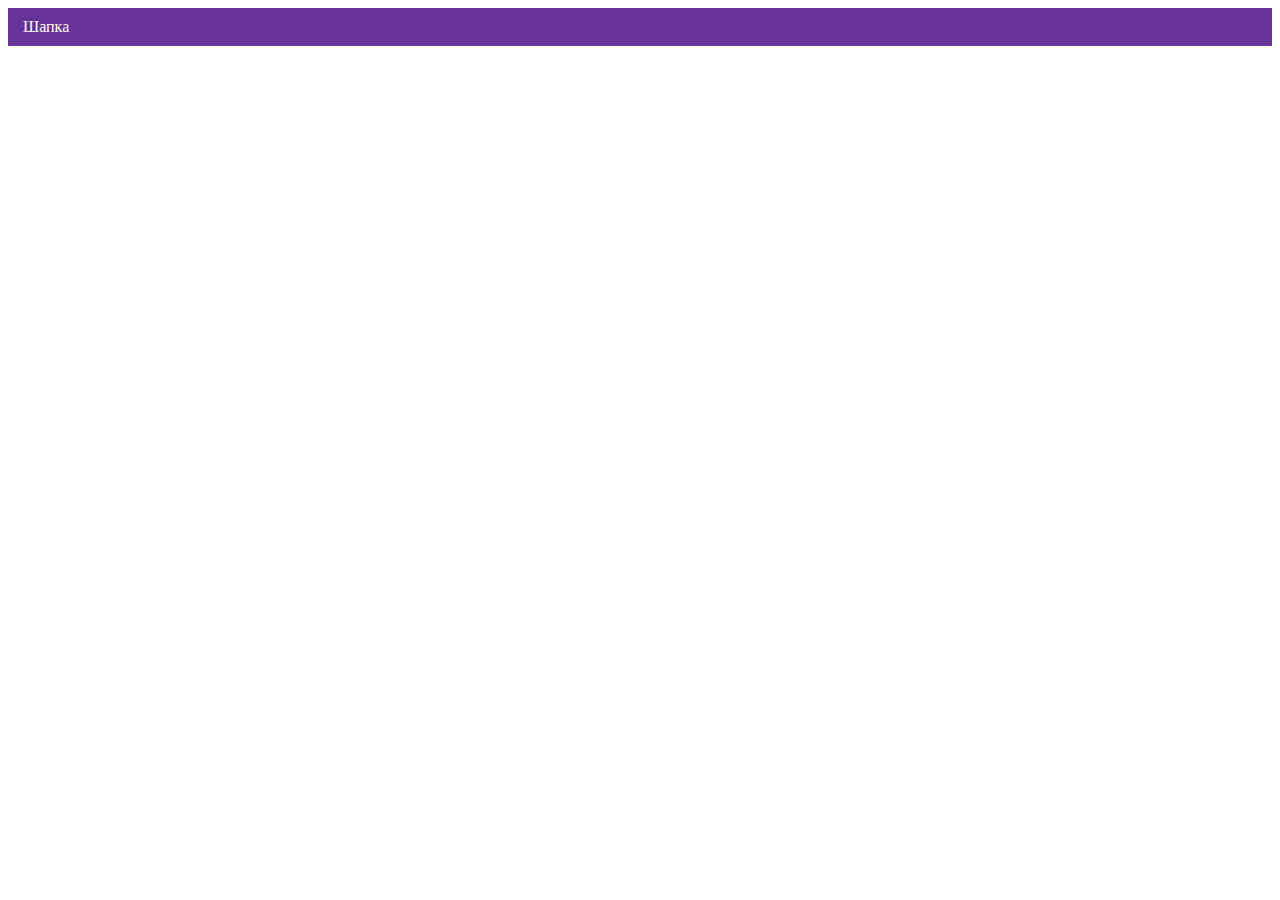
==== index.html @ de8dc7e4 "Deploying to gh-pages from @ htmlacademy-adaptive/2165163-cat-energy-31@e31675ff559a5070fe2ef179aa0d" ====
<!DOCTYPE html><html class="page" lang="ru"><head><meta charset="UTF-8"><title>Название проекта</title><meta name="viewport" content="width=device-width,initial-scale=1"><link rel="stylesheet" href="styles/styles.css"><script src="scripts/index.js" defer="defer"></script></head><body class="page__body"><header class="header">Шапка</header></body></html>
---- styles/styles.css ----
.header{color:#fff;background-color:#639;padding:10px 15px}
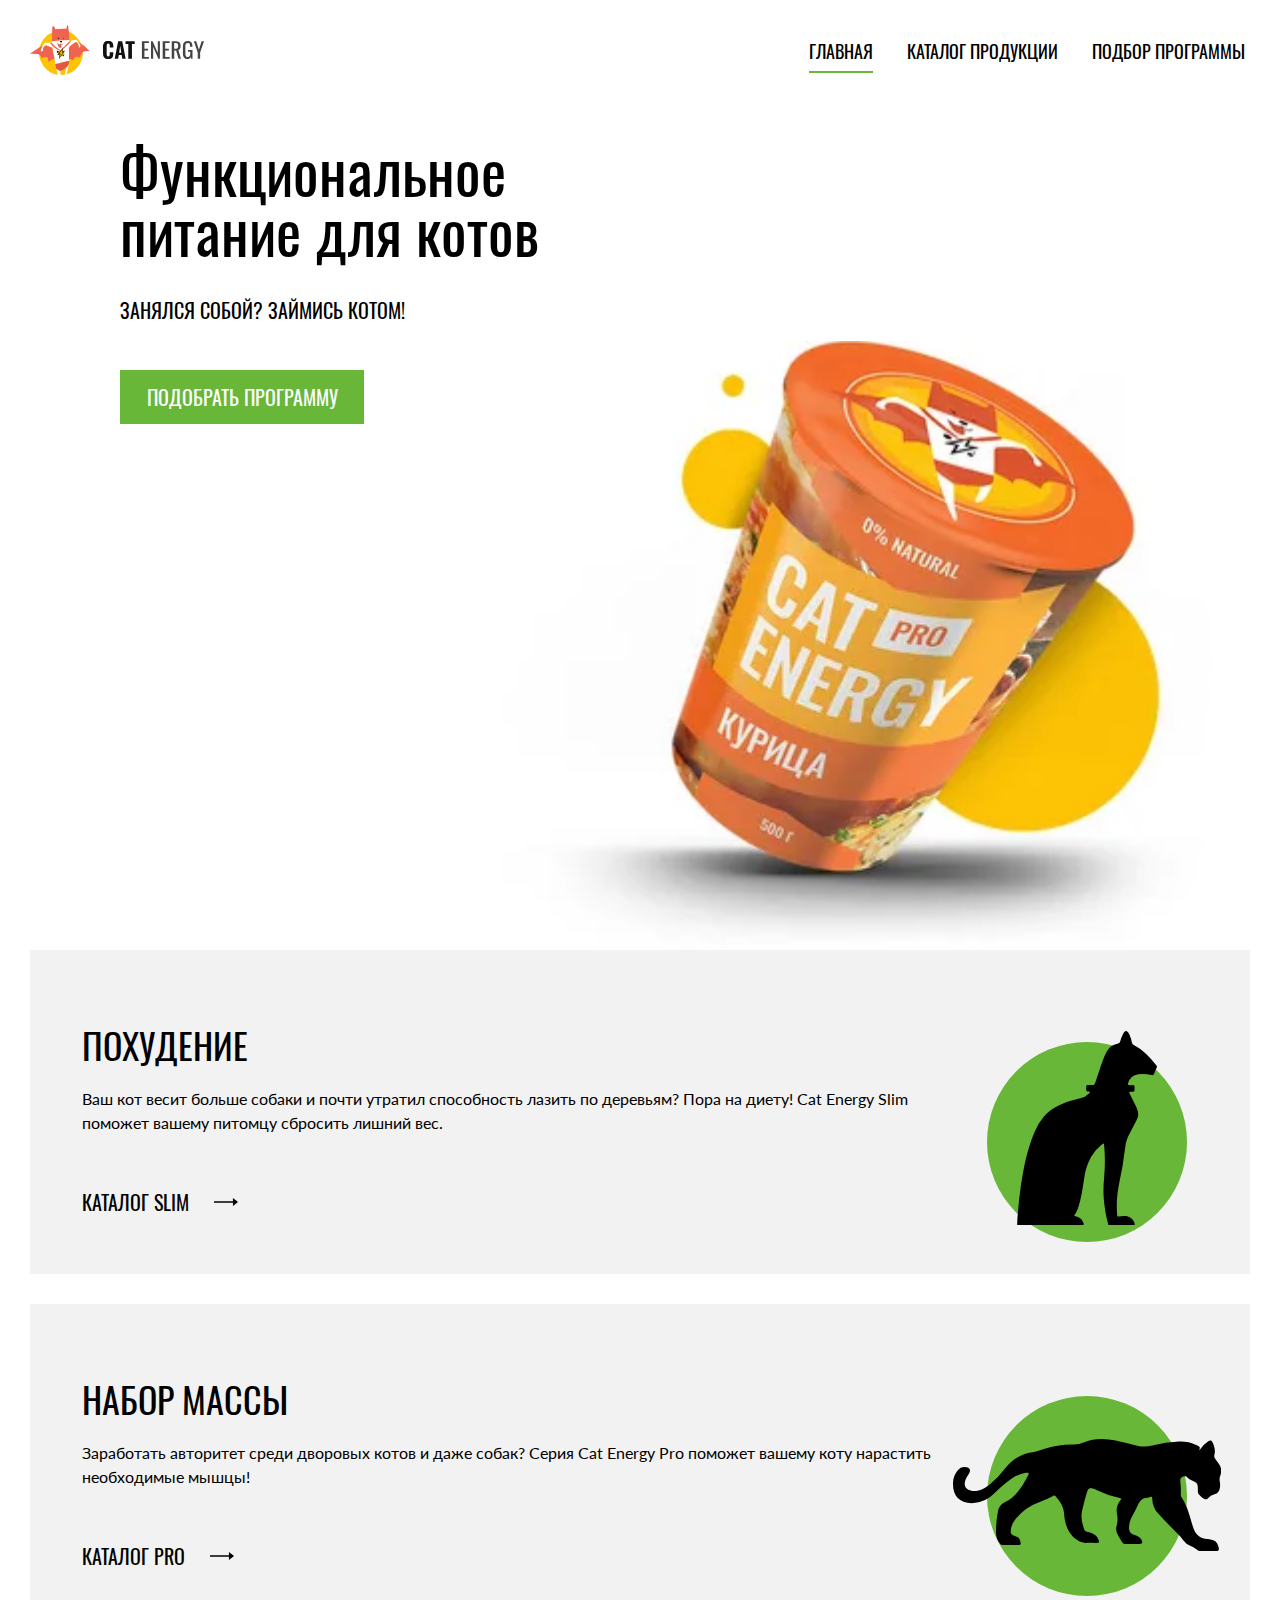
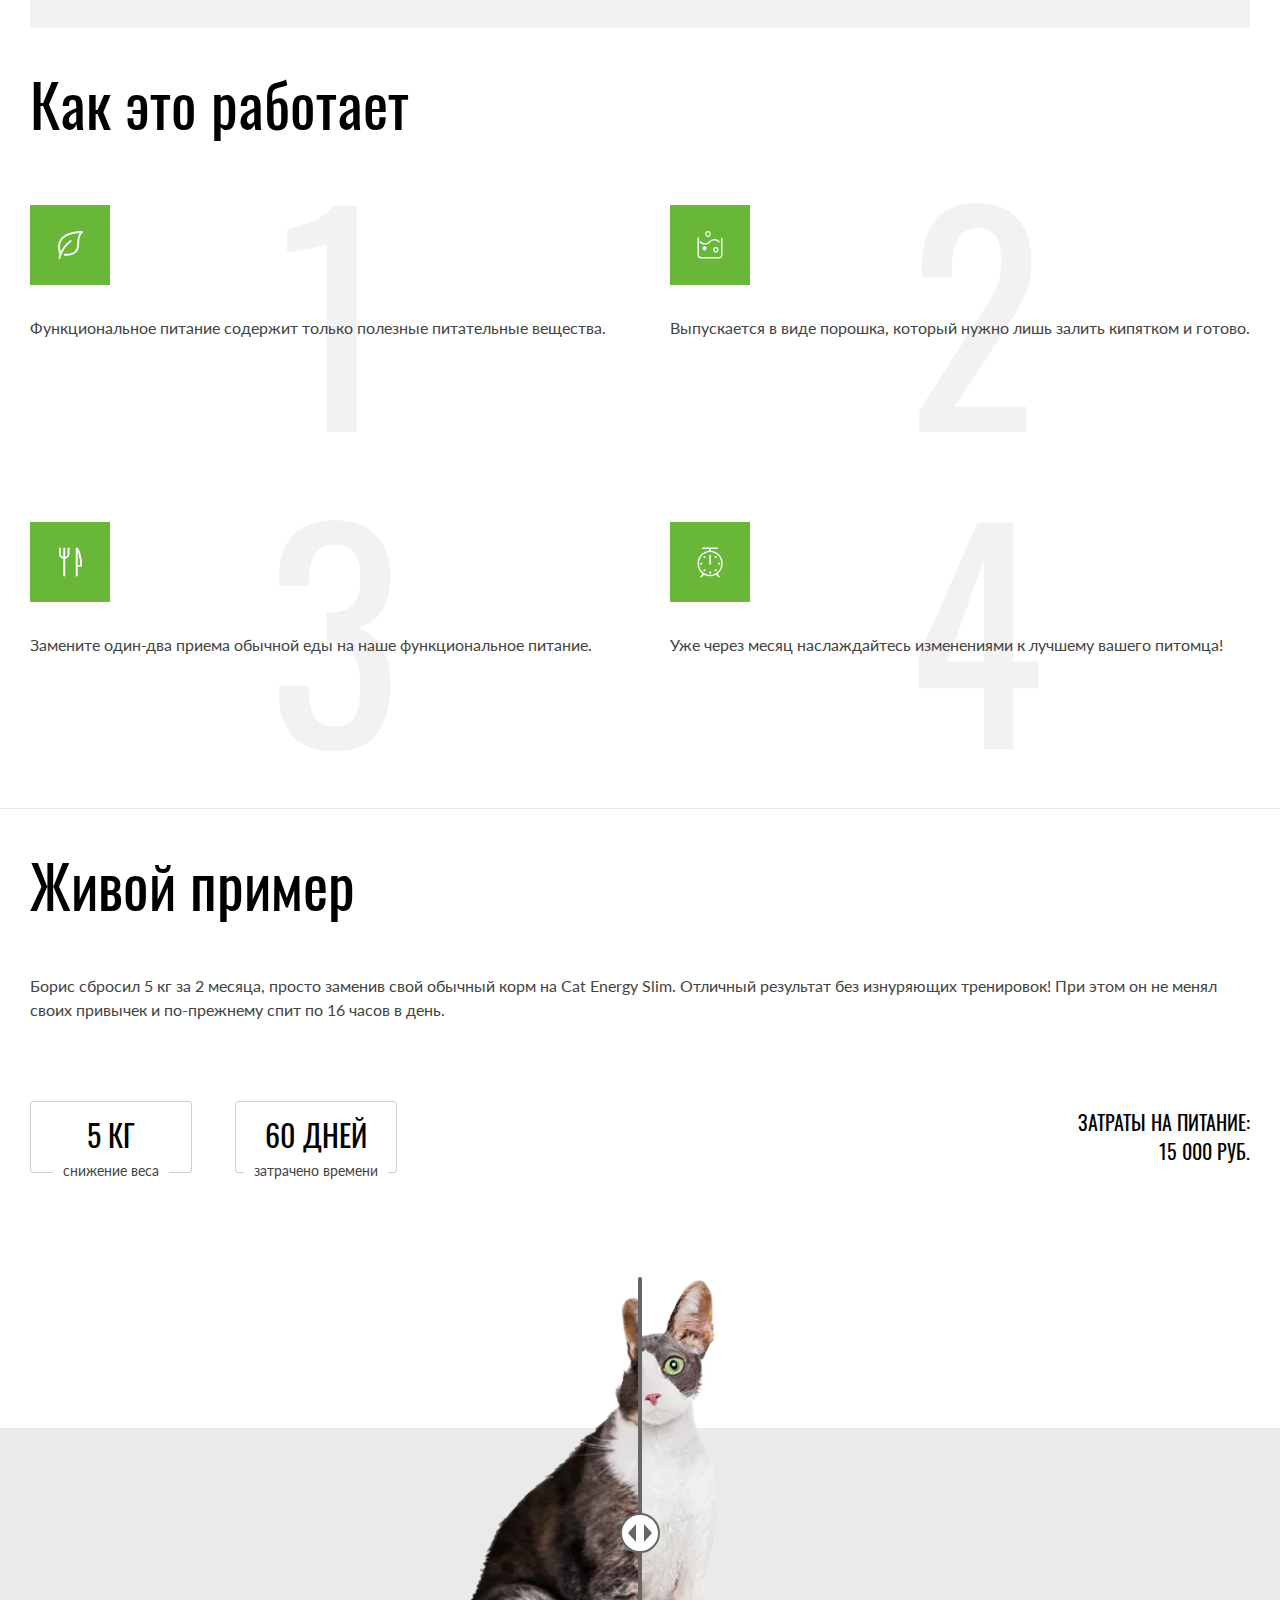
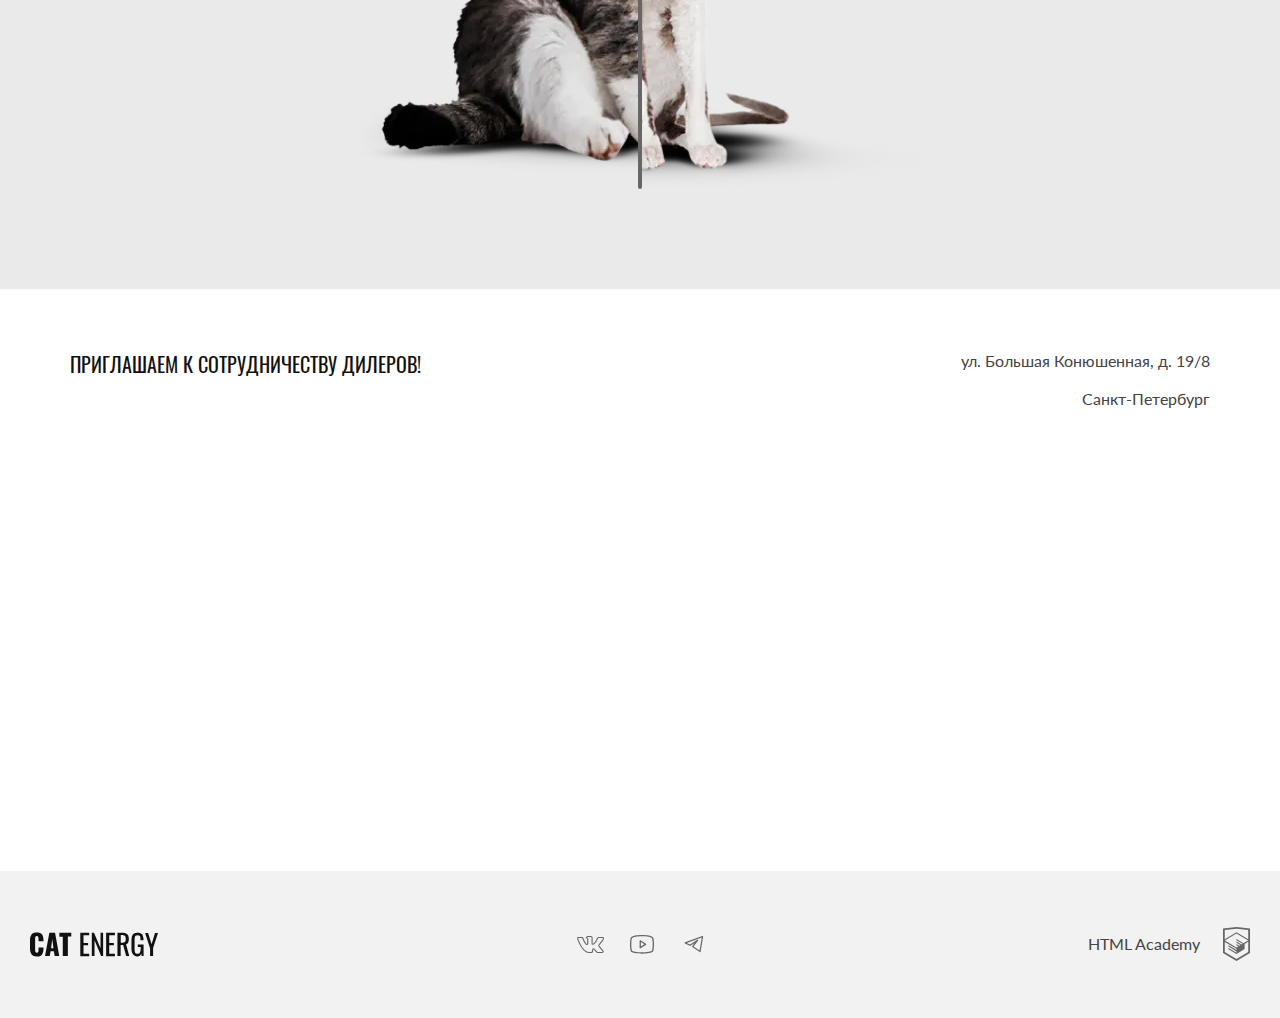
==== commit 2d857b45: "Deploying to gh-pages from @ htmlacademy-adaptive/2165163-cat-energy-31@4470ad86a1b4fc8af1516928e904" ====
--- a/index.html
+++ b/index.html
@@ -1 +1 @@
-<!DOCTYPE html><html class="page" lang="ru"><head><meta charset="UTF-8"><title>Название проекта</title><meta name="viewport" content="width=device-width,initial-scale=1"><link rel="stylesheet" href="styles/styles.css"><script src="scripts/index.js" defer="defer"></script></head><body class="page__body"><header class="header">Шапка</header></body></html>+<!DOCTYPE html><html class="page" lang="ru"><head><meta charset="UTF-8"><title>Проект сайта "Кэт Энерджи"</title><meta name="viewport" content="width=device-width,initial-scale=1"><link rel="preload" href="fonts/lato/Lato-Regular.woff2" type="font/woff2" as="font" crossorigin="anonymous"><link rel="preload" href="fonts/oswald/oswaldregular.woff2" type="font/woff2" as="font" crossorigin="anonymous"><link rel="stylesheet" href="styles/styles.css"><link rel="icon" href="favicon.ico"><link rel="icon" href="favicons/icon.svg" type="image/svg+xml"><link rel="apple-touch-icon" href="favicons/180.png"><link rel="manifest" href="manifest.webmanifest"><script src="scripts/index.js" defer="defer"></script></head><body class="page__body body"><header class="page-header page-header--index-page"><div class="page-header__content-wrapper content-wrapper" data-test="header"><a class="page-header__logo-site logo-site" href="index.html" aria-current="page"><picture><source media="(min-width: 1320px)" width="202" height="59" type="image/svg+xml" srcset="images/logos/logo-cat-energy-big.svg"><source media="(min-width: 768px)" width="174" height="50" type="image/svg+xml" srcset="images/logos/logo-cat-energy-medium.svg"><img class="logo-site__image" src="images/logos/logo-cat-energy-small.svg" width="190" height="38" alt="Логотип сайта Cat Energy"></picture></a><nav class="page-header__main-nav main-nav hamburger-menu" aria-label="Главное меню"><button class="main-nav__hamburger-button hamburger-menu__toogle hamburger-menu__toogle--close hamburger-menu__toogle--no-js" type="button"><span class="visually-hidden">Открыть меню</span></button><ul class="page-header__main-menu main-menu hamburger-menu__list hamburger-menu__list--open hamburger-menu__list--no-js"><li class="main-menu__item"><a class="main-menu__link main-menu__link--index-page main-menu__link--current" href="#" aria-current="page">главная</a></li><li class="main-menu__item"><a class="main-menu__link main-menu__link--index-page" href="catalog.html">каталог продукции</a></li><li class="main-menu__item"><a class="main-menu__link main-menu__link--index-page" href="#">подбор программы</a></li></ul></nav></div><div class="page-header__hero hero" data-test="hero"><div class="hero__content-wrapper content-wrapper"><h1 class="hero__title">Функциональное<br>питание для котов</h1><p class="hero__slogan">Занялся собой? Займись котом!</p><picture class="hero__image-wrapper"><source media="(min-width: 1320px)" width="552" height="499" type="image/webp" srcset="images/product-big-desktop@1x.webp, images/product-big-desktop@2x.webp 2x"><source media="(min-width: 768px)" width="709" height="609" type="image/webp" srcset="images/product-big-tablet@1x.webp, images/product-big-tablet@2x.webp 2x"><source width="280" height="270" type="image/webp" srcset="images/product-big-mobile@1x.webp, images/product-big-mobile@2x.webp 2x"><source media="(min-width: 1320px)" width="552" height="499" type="image/png" srcset="images/product-big-desktop@1x.png, images/product-big-desktop@2x.png 2x"><source media="(min-width: 768px)" width="709" height="609" type="image/png" srcset="images/product-big-tablet@1x.png, images/product-big-tablet@2x.png 2x"><img class="hero__image" src="images/product-big-mobile@1x.png" srcset="images/product-big-mobile@2x.png 2x" width="280" height="270" alt="Оранжевая баночка корма на 500 грамм, с надписью Cat Energy Pro со вкусом курицы"></picture><a class="hero__button button button--primary" href="#">подобрать программу</a></div></div></header><main class="page-main page-main--index-page"><div class="content-wrapper"><section class="page-main__catalogs catalogs" data-test="programs"><h2 class="visually-hidden">Каталоги товаров</h2><ul class="catalogs__list"><li class="catalogs__item catalog catalog--thin-icon"><h3 class="catalog__title">похудение</h3><p class="catalog__desc">Ваш кот весит больше собаки и почти утратил способность лазить по деревьям? Пора на диету! Cat Energy Slim поможет вашему питомцу сбросить лишний вес.</p><a class="catalog__button button button--catalog" href="#">каталог slim</a></li><li class="catalogs__item catalog catalog--thick-icon"><h3 class="catalog__title">Набор массы</h3><p class="catalog__desc">Заработать авторитет среди дворовых котов и даже собак? Серия Cat Energy Pro поможет вашему коту нарастить необходимые мышцы!</p><a class="catalog__button button button--catalog" href="#">каталог pro</a></li></ul></section><section class="page-main__description-section description-section" data-test="features"><h2 class="description-section__title">Как это работает</h2><ol class="description-section__list"><li class="description-section__item description-section__item--icon-substance"><span class="description-section__text">Функциональное&nbsp;питание содержит&nbsp;только&nbsp;полезные питательные&nbsp;вещества.</span></li><li class="description-section__item description-section__item--icon-consistency"><span class="description-section__text">Выпускается в виде порошка, который&nbsp;нужно лишь залить кипятком&nbsp;и&nbsp;готово.</span></li><li class="description-section__item description-section__item--icon-eat"><span class="description-section__text">Замените один-два приема обычной&nbsp;еды&nbsp;на наше функциональное&nbsp;питание.</span></li><li class="description-section__item description-section__item--icon-weight"><span class="description-section__text">Уже через месяц наслаждайтесь изменениями к лучшему вашего&nbsp;питомца!</span></li></ol></section></div><section class="page-main__examples-section examples-section" data-test="proof"><div class="examples-section__content-wrapper content-wrapper"><div class="examples-section__wrapper-text"><h2 class="examples-section__title">Живой пример</h2><p class="examples-section__desc">Борис сбросил 5 кг за 2 месяца, просто заменив свой обычный&nbsp;корм&nbsp;на&nbsp;Cat Energy Slim. Отличный результат без&nbsp;изнуряющих тренировок! При этом он не менял своих привычек&nbsp;и по-прежнему спит по 16 часов в день.</p><div class="examples-section__wrapper-results"><dl class="examples-section__list-definitions"><div class="examples-section__item-definitions"><dt class="examples-section__term">5 КГ</dt><dd class="examples-section__definition">снижение веса</dd></div><div class="examples-section__item-definitions"><dt class="examples-section__term">60 ДНЕЙ</dt><dd class="examples-section__definition">затрачено времени</dd></div></dl><p class="examples-section__desc-strong">Затраты на питание: <span class="examples-section__price">15 000 РУБ.</span></p></div></div><div class="examples-section__slider-images slider-images"><picture class="slider-images__image-wrapper slider-images__image-wrapper--before"><source media="(min-width: 768px)" width="560" height="512" type="image/webp" srcset="images/slider-image-tablet-1@1x.webp, images/slider-image-tablet-1@2x.webp 2x"><source width="280" height="256" type="image/webp" srcset="images/slider-image-mobile-1@1x.webp, images/slider-image-mobile-1@2x.webp 2x"><source media="(min-width: 768px)" width="560" height="512" type="image/png" srcset="images/slider-image-tablet-1@1x.png, images/slider-image-tablet-1@2x.png 2x"><img class="slider-images__image" src="images/slider-image-mobile-1@1x.png" srcset="images/slider-image-mobile-1@2x.png 2x" width="280" height="256" alt="Кот с лишним весом"></picture><picture class="slider-images__image-wrapper slider-images__image-wrapper--after"><source media="(min-width: 768px)" width="560" height="512" type="image/webp" srcset="images/slider-image-tablet-2@1x.webp, images/slider-image-tablet-2@2x.webp 2x"><source width="280" height="256" type="image/webp" srcset="images/slider-image-mobile-2@1x.webp, images/slider-image-mobile-2@2x.webp 2x"><source media="(min-width: 768px)" width="560" height="512" type="image/png" srcset="images/slider-image-tablet-2@1x.png, images/slider-image-tablet-2@2x.png 2x"><img class="slider-images__image" src="images/slider-image-mobile-2@1x.png" srcset="images/slider-image-mobile-2@2x.png 2x" width="280" height="256" alt="Кот без лишнего веса"></picture><button class="slider-images__button" type="button"><span class="visually-hidden">Сдвинуть, чтобы увидеть изображение</span></button></div></div></section></main><footer class="page-footer"><section class="page-footer__contacts-section contacts-section" data-test="contacts"><div class="contacts-section__wrapper-text contacts-section__wrapper-text--index-page content-wrapper"><h2 class="visually-hidden">Контактная информация</h2><p class="contacts-section__slogan">приглашаем к&nbsp;сотрудничеству дилеров!</p><address class="contacts-section__address">ул.&nbsp;Большая Конюшенная,&nbsp;д.&nbsp;19/8 <span class="contacts-section__city">Санкт-Петербург</span></address></div><div class="contacts-section__wrapper-map"><div class="contacts-section__wrapper-map-interactive contacts-section__wrapper-map-interactive--no-js"><iframe class="contacts-section__map-interactive" src="https://yandex.ru/map-widget/v1/?um=constructor%3A4f4d75317c4feee721388542421a7ef2ab884ca936502e9de9c80456c1ccc30a&amp;source=constructor" height="362"></iframe></div><picture><source media="(min-width: 1000px)" width="1440" height="400" type="image/webp" srcset="images/map-desktop@1x.webp, images/map-desktop@2x.webp 2x"><source media="(min-width: 400px)" width="768" height="400" type="image/webp" srcset="images/map-tablet@1x.webp, images/map-tablet@2x.webp 2x"><source width="320" height="362" type="image/webp" srcset="images/map-mobile@1x.webp, images/map-mobile@2x.webp 2x"><source media="(min-width: 1000px)" width="1440" height="400" type="image/jpeg" srcset="images/map-desktop@1x.jpg, images/map-desktop@2x.jpg 2x"><source media="(min-width: 400px)" width="768" height="400" type="image/jpeg" srcset="images/map-tablet@1x.jpg, images/map-tablet@2x.jpg 2x"><img class="contacts-section__image-map" src="images/map-mobile@1x.jpg" srcset="images/map-mobile@2x.jpg 2x" width="320" height="362" alt="Карта проезда"></picture></div></section><div class="page-footer__wrapper" data-test="footer"><div class="page-footer__content-wrapper content-wrapper"><a class="page-footer__logo-site logo-site" href="index.html"><img class="logo-site__image" src="images/logos/logo-cat-energy-mini.svg" width="128" height="24" alt="Логотип сайта Cat Energy"></a><ul class="page-footer__list-social list-social"><li class="list-social__item"><a class="list-social__link list-social__link--vk" href="#"><span class="visually-hidden">перейти во Вконтакте</span></a></li><li class="list-social__item"><a class="list-social__link list-social__link--youtube" href="#"><span class="visually-hidden">перейти в Youtube</span></a></li><li class="list-social__item"><a class="list-social__link list-social__link--telegram" href="#"><span class="visually-hidden">перейти в Телеграм</span></a></li></ul><a class="page-footer__copyright" href="https://htmlacademy.ru/intensive/adaptive">HTML Academy</a></div></div></footer></body></html>--- a/styles/styles.css
+++ b/styles/styles.css
@@ -1 +1 @@
-.header{color:#fff;background-color:#639;padding:10px 15px}+@font-face{font-family:Lato;font-weight:400;font-style:normal;src:url(../fonts/lato/Lato-Regular.woff2)format("woff2");font-display:swap}@font-face{font-family:Oswald;font-weight:400;font-style:normal;src:url(../fonts/oswald/oswaldregular.woff2)format("woff2");font-display:swap}*,:before,:after{box-sizing:border-box}img{object-fit:contain;max-width:100%;height:auto}a{text-decoration:none}.visually-hidden{white-space:nowrap;-webkit-clip-path:inset(100%);clip-path:inset(100%);clip:rect(0 0 0 0);border:0;width:1px;height:1px;margin:-1px;padding:0;position:absolute;overflow:hidden}.button{text-align:center;text-transform:uppercase;cursor:pointer;padding:10px;font-family:Oswald,Arial,sans-serif;font-size:16px;line-height:20px;text-decoration:none;transition:opacity .3s,background-color .3s,color .3s;display:block}.button--catalog{color:#000;text-align:left;align-items:center;gap:15px;width:-moz-fit-content;width:fit-content;padding-left:0;line-height:16px;display:flex}@media (width>=768px){.button--catalog{gap:25px;font-size:20px;line-height:30px}}.button--catalog:after{content:"";background-color:#000;flex-shrink:0;width:32px;height:12px;transition:all .3s;display:block;-webkit-mask-image:url(../icons/stack.svg#arrow);mask-image:url(../icons/stack.svg#arrow);-webkit-mask-position:0;mask-position:0;-webkit-mask-size:24px 12px;mask-size:24px 12px;-webkit-mask-repeat:no-repeat;mask-repeat:no-repeat}.button--primary{color:#fff;background-color:#68b738}.button--card-view-all{color:#444;background-color:#f2f2f2;padding-top:11px;padding-bottom:9px}.button--catalog:hover:after,.button--catalog:active:after{-webkit-mask-size:32px 12px;mask-size:32px 12px}.button--catalog:active{opacity:.3}.button--primary:hover{background-color:#5eaa2f}.button--primary:active{color:#ffffff4d;background-color:#5eaa2f}.button--card-view-all:hover{background-color:#ebebeb}.button--card-view-all:active{opacity:.3}.hamburger-menu{position:relative}.hamburger-menu__toogle{cursor:pointer;background-color:#000;width:24px;height:24px;position:absolute;top:-22px;right:-3px;transform:translateY(-100%)}.hamburger-menu__toogle--open{-webkit-mask-image:url(../icons/stack.svg#exit);mask-image:url(../icons/stack.svg#exit);-webkit-mask-position:50%;mask-position:50%;-webkit-mask-size:18px 18px;mask-size:18px 18px;-webkit-mask-repeat:no-repeat;mask-repeat:no-repeat}.hamburger-menu__toogle--close{top:-21px;right:1px;-webkit-mask-image:url(../icons/stack.svg#hamburger-menu);mask-image:url(../icons/stack.svg#hamburger-menu);-webkit-mask-position:50%;mask-position:50%;-webkit-mask-size:24px 24px;mask-size:24px 24px;-webkit-mask-repeat:no-repeat;mask-repeat:no-repeat}.hamburger-menu__toogle--no-js{display:none}.hamburger-menu__toogle:hover{opacity:.8}.hamburger-menu__toogle:active{opacity:.6}@media (width<768px){.hamburger-menu__list{display:flex;position:absolute}.hamburger-menu__list--open{box-sizing:content-box;flex-direction:column;align-items:center;width:100%;display:flex;position:absolute}.hamburger-menu__list--close{display:none}.hamburger-menu__list--no-js{display:flex;position:static}}.slider-images{display:grid;position:relative}@media (width>=1320px){.slider-images{align-self:flex-start}}.slider-images__image-wrapper{grid-area:1/1/-1/-1}.slider-images__image-wrapper--before{z-index:2;background-color:#eaeaea;width:50%;overflow:hidden}@media (width>=768px){.slider-images__image-wrapper--before{background-color:#0000;background-image:linear-gradient(360deg,#eaeaea 70.5%,#fff 29.5%)}}@media (width>=1320px){.slider-images__image-wrapper--before{background-image:linear-gradient(360deg,#eaeaea 73.5%,#fff 26.5%)}}.slider-images__image-wrapper--after{z-index:1}.slider-images__image{max-width:none;display:block}.slider-images__button{z-index:3;cursor:pointer;background-color:#666;border:none;border-radius:4px;width:4px;height:100%;padding:0;transition:background-color .3s,border-color .3s,opacity .3s;position:absolute;top:0;left:50%;transform:translate(-50%)}.slider-images__button:before,.slider-images__button:after{content:"";transition:background-color .3s,border-color .3s;display:block;position:absolute;top:50%;left:50%;transform:translate(-50%,-50%)}.slider-images__button:before{background-color:#fff;border:2px solid #666;border-radius:50%;width:40px;height:40px}.slider-images__button:after{background-color:#666;width:24px;height:18px;-webkit-mask-image:url(../icons/stack.svg#button-slider);mask-image:url(../icons/stack.svg#button-slider);-webkit-mask-position:50%;mask-position:50%;-webkit-mask-size:24px 18px;mask-size:24px 18px;-webkit-mask-repeat:no-repeat;mask-repeat:no-repeat}.slider-images__button:hover,.slider-images__button:hover:after{background-color:#68b738}.slider-images__button:hover:before{border-color:#68b738}.slider-images__button:active{opacity:.6}.body{color:#444;background-color:#fff;margin:0;font-family:Lato,Tahoma,sans-serif;font-size:14px;font-style:normal;font-weight:400;line-height:18px}.page-header{padding-top:13px}@media (width>=768px){.page-header{padding-top:25px}}@media (width>=1320px){.page-header{padding-top:55px}}.page-header--index-page{margin-bottom:5px}@media (width>=768px){.page-header--index-page{margin-bottom:0}}@media (width>=1320px){.page-header--index-page{background-image:-webkit-linear-gradient(270deg,#68b738d9 50%,#fff 50%),-webkit-image-set(url(../images/backgrounds/background-desktop-1@1x.webp) 1x type("image/webp"),url(../images/backgrounds/background-desktop-1@2x.webp) 2x type("image/webp"),url(../images/backgrounds/background-desktop-1@1x.jpg) 1x,url(../images/backgrounds/background-desktop-1@2x.jpg) 2x),-webkit-linear-gradient(270deg,#403e49 50%,#fff 50%);background-image:linear-gradient(270deg,#68b738d9 50%,#fff 50%),image-set("../images/backgrounds/background-desktop-1@1x.webp" 1x type("image/webp"),"../images/backgrounds/background-desktop-1@2x.webp" 2x type("image/webp"),"../images/backgrounds/background-desktop-1@1x.jpg" 1x,"../images/backgrounds/background-desktop-1@2x.jpg" 2x),linear-gradient(270deg,#403e49 50%,#fff 50%);background-position:50%,calc(50% + 520px) bottom;background-repeat:no-repeat;background-size:100%,1040px 694px;min-height:694px;margin-bottom:82px}}@media (width<768px){.page-header--inner-page{border-bottom:1px solid #d9d9d9}}.page-header__content-wrapper{flex-direction:column;display:flex}@media (width>=768px){.page-header__content-wrapper{flex-direction:row;justify-content:space-between;align-items:flex-start;column-gap:33px}}.page-header__logo-site{width:190px;height:38px;display:block}@media (width<768px){.page-header__logo-site{margin-bottom:14px}}@media (width>=768px){.page-header__logo-site{width:174px;height:50px}}@media (width>=1320px){.page-header__logo-site{width:202px;height:59px}}.content-wrapper{min-width:320px;max-width:1320px;margin:0 auto;padding:0 20px}@media (width>=768px){.content-wrapper{padding:0 30px}}@media (width>=1320px){.content-wrapper{padding:0 50px}}.logo-site{flex-shrink:0;width:max-content;max-height:100%;transition:opacity .3s}.logo-site:hover{opacity:.8}.logo-site:active{opacity:.6}.logo-site__image{display:block}@media (width>=768px){.main-nav__hamburger-button{display:none}}.main-menu{text-transform:uppercase;margin:0;padding:0;font-size:20px;line-height:20px;list-style-type:none}@media (width>=768px){.main-menu{flex-flow:wrap;align-items:center;column-gap:34px;padding-right:5px;font-size:18px;line-height:24px;display:flex}}@media (width>=1320px){.main-menu{column-gap:34px;max-width:580px;padding-right:0;font-size:20px;line-height:30px}}.main-menu__item{flex-shrink:0}@media (width<768px){.main-menu__item:first-child{border-top:1px solid #e6e6e6}.main-menu__item{text-align:center;box-sizing:content-box;background-color:#fff;border-bottom:1px solid #e6e6e6;width:100%;padding-left:20px;padding-right:20px}}.main-menu__link{color:#000;padding:22px 0 23px;font-family:Oswald,Arial,sans-serif;transition:opacity .3s;display:block}@media (width>=768px){.main-menu__link{padding-top:14px}}@media (width>=1320px){.main-menu__link{color:#fff;padding-top:16px}.main-menu__link--index-page.main-menu__link--current{text-decoration-color:#fff}.main-menu__link--inner-page{color:#111}}.main-menu__link--current{cursor:default}@media (width>=768px){.main-menu__link--current{text-underline-offset:8px;text-underline-position:under;-webkit-text-decoration:underline #68b738;text-decoration:underline #68b738;text-decoration-thickness:2px}}.main-menu__link:not(.main-menu__link--current):hover{opacity:.6}.main-menu__link:not(.main-menu__link--current):active{opacity:.3}@media (width>=768px){.page-main--index-page{margin-top:-7px}}@media (width>=1320px){.page-main--index-page{margin-top:0}}.page-main--inner-page{padding-top:3px}@media (width>=768px){.page-main--inner-page{padding-top:14px}}@media (width>=1320px){.page-main--inner-page{padding-top:25px}}.page-main__title{color:#000;margin-bottom:0;padding-bottom:40px;font-family:Oswald,Arial,sans-serif;font-size:36px;font-weight:400;line-height:36px}@media (width<768px){.page-main__title{border-bottom:1px solid #ebebeb;margin-left:-30px;margin-right:-30px;padding-left:30px;padding-right:30px}}@media (width>=768px){.page-main__title{margin-bottom:165px;padding-bottom:0;font-size:60px;line-height:60px}}@media (width>=1320px){.page-main__title{margin-top:38px}}.page-main__catalogs{margin-bottom:20px}@media (width>=768px){.page-main__catalogs{margin-bottom:45px}}@media (width>=1320px){.page-main__catalogs{margin-bottom:71px}}.page-main__description-section{margin-bottom:49px}@media (width>=768px){.page-main__description-section{margin-bottom:45px}}@media (width>=1320px){.page-main__description-section{margin-bottom:29px}}@media (width>=768px){.page-main__product-main{margin-bottom:74px}}@media (width>=1320px){.page-main__product-main{margin-bottom:71px}}.page-main__product-additional{margin-bottom:20px}@media (width>=768px){.page-main__product-additional{margin-bottom:53px}}@media (width>=1320px){.page-main__product-additional{margin-bottom:63px}}.page-main__newsletter{margin-bottom:40px}@media (width>=768px){.page-main__newsletter{margin-bottom:79px}}@media (width>=1320px){.page-main__newsletter{margin-bottom:104px}}.page-main__content-wrapper{flex-direction:column;align-items:center;display:flex}.hero{text-align:center;color:#fff;background-image:-webkit-linear-gradient(#68b738d9 61.1%,#fff 38.9%),-webkit-image-set(url(../images/backgrounds/background-mobile-1@1x.webp) 1x type("image/webp"),url(../images/backgrounds/background-mobile-1@2x.webp) 2x type("image/webp"),url(../images/backgrounds/background-mobile-1@1x.jpg) 1x,url(../images/backgrounds/background-mobile-1@2x.jpg) 2x),-webkit-linear-gradient(#474163 61.1%,#fff 38.9%);background-image:linear-gradient(#68b738d9 61.1%,#fff 38.9%),image-set("../images/backgrounds/background-mobile-1@1x.webp" 1x type("image/webp"),"../images/backgrounds/background-mobile-1@2x.webp" 2x type("image/webp"),"../images/backgrounds/background-mobile-1@1x.jpg" 1x,"../images/backgrounds/background-mobile-1@2x.jpg" 2x),linear-gradient(#474163 61.1%,#fff 38.9%);background-position:top,top;background-repeat:no-repeat;background-size:100%,320px 302px,100%;min-width:320px;min-height:495px;font-family:Oswald,Arial,sans-serif}@media (320px<width<768px){.hero{background-position:top,100% 0}}@media (width>=768px){.hero{background:0 0;padding-top:27px}}@media (width>=1320px){.hero{padding-top:0}}.hero__content-wrapper{padding-top:27px;display:grid}@media (width>=768px){.hero__content-wrapper{grid-template-columns:repeat(auto-fill,minmax(200px,1fr));padding-left:120px}}@media (width>=1320px){.hero__content-wrapper{grid-template-columns:repeat(auto-fill,minmax(150px,1fr));padding-top:0;padding-left:129px}}.hero__title{margin-top:0;margin-bottom:26px;font-size:36px;font-weight:400;line-height:36px}@media (width>=768px){.hero__title{color:#000;text-align:left;grid-column:1/-1;margin-bottom:40px;font-size:60px;line-height:60px}}@media (width>=1320px){.hero__title{grid-area:1/1/2/4;margin-top:101px;margin-bottom:39px}}.hero__slogan{color:#fff;text-transform:uppercase;margin:0 0 28px;line-height:14px}@media (width>=768px){.hero__slogan{color:#000;text-align:left;grid-column:1/-1;font-size:20px;line-height:20px}}@media (width>=1320px){.hero__slogan{grid-area:2/1/3/4;margin-bottom:52px}}.hero__image-wrapper{justify-content:center;align-items:center;margin-bottom:3px;display:flex}@media (width>=768px){.hero__image-wrapper{grid-area:3/-3/auto/-1;width:709px;height:609px;margin-bottom:0;transform:translate(-296px,-7px)}}@media (width>=1320px){.hero__image-wrapper{grid-area:1/5/5;width:552px;height:449px;transform:translate(-284px,45px)}}.hero__image{display:block}.hero__button{justify-self:center;width:100%;max-width:400px}@media (width>=768px){.hero__button{z-index:2;grid-area:3/1/auto/-1;justify-self:auto;width:-moz-fit-content;width:fit-content;min-width:244px;max-width:470px;height:max-content;margin-top:22px;padding-top:14px;padding-bottom:14px;font-size:20px;line-height:26px}}@media (width>=1320px){.hero__button{grid-area:3/1/4/4;margin-top:0}}.catalogs__list{gap:20px;margin:0;padding:0;list-style-type:none;display:grid}@media (width>=768px){.catalogs__list{gap:30px}}@media (width>=1320px){.catalogs__list{grid-template-columns:1fr 1fr;gap:80px}}.catalog{background-color:#f2f2f2;padding:30px 20px 12px;position:relative}@media (width>=768px){.catalog{min-width:708px;padding:77px 316px 47px 52px}}@media (width>=1320px){.catalog{min-width:auto;padding:77px 52px 49px}}.catalog--thin-icon:before,.catalog--thick-icon:before{content:"";background-color:#68b738;border-radius:50%;width:50px;height:50px;display:block;position:absolute;top:24px;left:20px}@media (width>=768px){.catalog--thin-icon:before,.catalog--thick-icon:before{width:200px;height:200px;top:92px;left:auto;right:63px}}@media (width>=1320px){.catalog--thin-icon:before,.catalog--thick-icon:before{width:100px;height:100px;top:47px;left:52px;right:auto}}.catalog--thin-icon:after{content:"";background-color:#000;width:36px;height:50px;display:block;position:absolute;top:21px;left:27px;-webkit-mask-image:url(../icons/stack.svg#cat-1);mask-image:url(../icons/stack.svg#cat-1);-webkit-mask-position:50%;mask-position:50%;-webkit-mask-size:36px 50px;mask-size:36px 50px;-webkit-mask-repeat:no-repeat;mask-repeat:no-repeat}@media (width>=768px){.catalog--thin-icon:after{width:140px;height:194px;top:81px;left:auto;right:93px;-webkit-mask-size:140px 194px;mask-size:140px 194px}}@media (width>=1320px){.catalog--thin-icon:after{width:70px;height:97px;top:41px;left:67px;right:auto;-webkit-mask-size:70px 97px;mask-size:70px 97px}}.catalog--thick-icon:after{content:"";background-color:#000;width:67px;height:28px;display:block;position:absolute;top:35px;left:12px;-webkit-mask-image:url(../icons/stack.svg#cat-2);mask-image:url(../icons/stack.svg#cat-2);-webkit-mask-position:50%;mask-position:50%;-webkit-mask-size:67px 28px;mask-size:67px 28px;-webkit-mask-repeat:no-repeat;mask-repeat:no-repeat}@media (width>=768px){.catalog--thick-icon:after{width:268px;height:112px;top:135px;left:auto;right:29px;-webkit-mask-size:268px 112px;mask-size:268px 112px}}@media (width>=1320px){.catalog--thick-icon:after{width:134px;height:56px;top:67px;left:33px;right:auto;-webkit-mask-size:134px 56px;mask-size:134px 56px}}.catalog__title{color:#000;text-transform:uppercase;margin-top:0;margin-bottom:29px;padding-left:70px;font-family:Oswald,Arial,sans-serif;font-size:24px;font-weight:400;line-height:37px}@media (width>=768px){.catalog__title{margin-bottom:24px;padding-left:0;font-size:36px;line-height:36px}}@media (width>=1320px){.catalog__title{margin-bottom:73px;padding-left:162px}}.catalog__desc{border-bottom:1px solid #d9d9d9;margin-bottom:8px;padding-bottom:23px}@media (width>=768px){.catalog__desc{color:#000;border-bottom:none;margin-bottom:42px;padding-bottom:0;font-size:16px;line-height:24px}}@media (width>=1320px){.catalog__desc{margin-bottom:17px}}@media (768px<=width<1320px){.description-section{border-bottom:1px solid #e6e6e6;margin-left:-30px;margin-right:-30px;padding-bottom:6px;padding-left:30px;padding-right:30px}}.description-section__title{color:#000;margin-top:0;margin-bottom:40px;font-family:Oswald,Arial,sans-serif;font-size:36px;font-weight:400;line-height:40px}@media (width>=768px){.description-section__title{margin-bottom:72px;font-size:60px;line-height:60px}}.description-section__list{counter-reset:list-item-desk;gap:20px;margin:0;padding:0;list-style-type:none;display:grid}@media (width>=768px){.description-section__list{grid-template-columns:1fr 1fr;gap:37px 60px}}@media (width>=1320px){.description-section__list{grid-template-columns:repeat(4,1fr);gap:37px 6.4%}}.description-section__item{gap:20px;display:flex;position:relative}@media (width>=768px){.description-section__item{flex-direction:column;gap:31px;min-height:280px;font-size:16px;line-height:24px}}.description-section__item:before{content:"";background-color:#68b738;background-position:50%;background-repeat:no-repeat;flex-shrink:0;width:60px;height:60px;display:block}@media (width>=768px){.description-section__item:before{width:80px;height:80px}}.description-section__item--icon-substance:before{background-image:url(../icons/stack.svg#sheet);background-size:25px 28px}.description-section__item--icon-consistency:before{background-image:url(../icons/stack.svg#water);background-size:26px 28px}.description-section__item--icon-eat:before{background-image:url(../icons/stack.svg#eat);background-size:25px 30px}.description-section__item--icon-weight:before{background-image:url(../icons/stack.svg#scales);background-size:26px 31px}@media (width>=768px){.description-section__item:after{z-index:-1;content:counter(list-item-desk);counter-increment:list-item-desk;color:#f2f2f2;font-family:Oswald,Arial,sans-serif;font-size:280px;line-height:280px;display:block;position:absolute;top:-39px;left:50%;transform:translate(-39%)}}@media (width>=1320px){.description-section__item:after{transform:translate(-7%)}}.description-section__text{padding-top:2px}@media (width>=768px){.description-section__text{padding-top:0}}.examples-section{background-color:#eaeaea}@media (width>=768px){.examples-section{background-color:#0000;background-image:linear-gradient(0deg,#eaeaea 461px,#fff 461px);padding-bottom:60px}}@media (width>=1320px){.examples-section{background-image:linear-gradient(#fff 136px,#eaeaea 136px);padding-bottom:56px}}.examples-section__content-wrapper{flex-direction:column;align-items:center;padding-bottom:40px;display:flex}@media (width>=1320px){.examples-section__content-wrapper{flex-direction:row;justify-content:space-between;gap:148px;padding-bottom:0}}.examples-section__wrapper-text{padding-top:25px}@media (width>=768px){.examples-section__wrapper-text{margin-bottom:70px;padding-top:0}}@media (width>=1320px){.examples-section__wrapper-text{max-width:42%;margin-bottom:0}}.examples-section__title{color:#000;margin-top:0;margin-bottom:40px;font-family:Oswald,Arial,sans-serif;font-size:36px;font-weight:400;line-height:40px}@media (width>=768px){.examples-section__title{margin-bottom:60px;font-size:60px;line-height:60px}}@media (width>=1320px){.examples-section__title{margin-bottom:146px}}.examples-section__desc{margin-bottom:20px}@media (width>=768px){.examples-section__desc{margin-bottom:41px;font-size:16px;line-height:24px}}@media (768px<=width<1320px){.examples-section__desc{min-height:72px}}@media (width>=1320px){.examples-section__desc{margin-bottom:55px}}@media (width>=768px){.examples-section__wrapper-results{justify-content:space-between;display:flex}}@media (width>=1320px){.examples-section__wrapper-results{flex-direction:column}}.examples-section__list-definitions{grid-template-columns:1fr 1fr;gap:32px;margin-bottom:34px;display:grid}@media (width>=768px){.examples-section__list-definitions{gap:43px}}@media (width>=1320px){.examples-section__list-definitions{grid-template-columns:min-content min-content;gap:40px}}.examples-section__item-definitions{text-align:center;border:1px solid #cdcdcd;border-radius:3px;justify-items:center;min-height:56px;padding:13px 5px 5px;display:grid}@media (width>=768px){.examples-section__item-definitions{min-width:162px;min-height:72px;padding:14px 3px 5px}}@media (width>=1320px){.examples-section__item-definitions{width:max-content}}.examples-section__term{color:#000;font-family:Oswald,Arial,sans-serif;font-size:24px;line-height:24px}@media (width>=768px){.examples-section__term{font-size:30px;line-height:37px}}.examples-section__definition{background-color:#eaeaea;max-width:78%;margin-bottom:-12px;margin-left:0;padding:0 15px;font-size:12px;line-height:12px;position:relative;bottom:3px;transform:translateY(50%)}@media (width>=768px){.examples-section__definition{background-color:#fff;max-width:94%;padding:0 10px;font-size:14px;line-height:14px;bottom:5px}}@media (width>=1320px){.examples-section__definition{background-color:#eaeaea;max-width:95%}}.examples-section__desc-strong{color:#000;text-align:center;text-transform:uppercase;margin-bottom:20px;font-family:Oswald,Arial,sans-serif;line-height:20px}@media (width>=768px){.examples-section__desc-strong{text-align:right;flex-direction:column;gap:9px;padding-top:5px;font-size:20px;display:flex}}@media (width>=1320px){.examples-section__desc-strong{text-align:left;flex-direction:row;gap:66px}}.list-product{grid-template-columns:minmax(280px,450px);justify-content:center;margin:0;padding:0;list-style-type:none;display:grid}@media (width>=768px){.list-product{grid-template-columns:repeat(auto-fill,minmax(312px,1fr));gap:141px 60px;display:grid}}@media (width>=1320px){.list-product{grid-template-columns:repeat(auto-fill,minmax(245px,1fr));gap:143px 80px}}.item-product{grid-template-columns:1fr 1fr;row-gap:8px;padding-top:20px;padding-bottom:24px;display:grid}@media (width<768px){.item-product{border-bottom:1px solid #ebebeb;margin-left:-30px;margin-right:-30px;padding-left:30px;padding-right:30px}}@media (width>=768px){.item-product{background-color:#f2f2f2;grid-template-rows:min-content 1fr auto;grid-template-columns:1fr;padding:40px 37px}}@media (width>=1320px){.item-product{padding:40px 38px}}.item-product--card-view-all{background-color:#0000;grid-template-columns:1fr;padding-top:24px}@media (width>=768px){.item-product--card-view-all{border:2px solid #f2f2f2;padding-top:49px;padding-bottom:38px}}.item-product__title{color:#222;text-transform:uppercase;margin-top:0;margin-bottom:14px;padding-right:41px;font-family:Oswald,Arial,sans-serif;font-size:16px;font-weight:400;line-height:20px;transition:opacity .3s}@media (width>=768px){.item-product__title{text-align:center;margin-bottom:12px;padding-right:0;font-size:20px;line-height:24px}}@media (width>=1320px){.item-product__title{margin-bottom:16px}}.item-product__title--card-view-all{color:#111;text-align:center;margin-bottom:8px;padding-right:0}.item-product__title:hover{opacity:.6}.item-product__title:active{opacity:.3}.item-product__link-image{justify-content:center;justify-self:center;align-items:center;width:140px;height:107px;display:flex}@media (width>=768px){.item-product__link-image{width:200px;height:210px;margin-top:-111px;margin-bottom:15px}}@media (width>=1320px){.item-product__link-image{width:169px;height:210px;margin-top:-110px;margin-bottom:4px}}.item-product__link-image--card-view-all{align-items:flex-start;width:30px;height:30px;margin-bottom:15px}@media (width>=768px){.item-product__link-image--card-view-all{width:60px;height:60px;margin-top:0;margin-bottom:43px}}@media (width>=1320px){.item-product__link-image--card-view-all{margin-bottom:31px}}.item-product__link-image--card-view-all:before{content:"";background-color:#d3d3d3;width:30px;height:30px;display:block;-webkit-mask-image:url(../icons/stack.svg#plus);mask-image:url(../icons/stack.svg#plus);-webkit-mask-position:50%;mask-position:50%;-webkit-mask-size:30px 30px;mask-size:30px 30px;-webkit-mask-repeat:no-repeat;mask-repeat:no-repeat}@media (width>=768px){.item-product__link-image--card-view-all:before{width:60px;height:60px;-webkit-mask-size:60px 60px;mask-size:60px 60px}}.item-product__link-image:hover .item-product__image{filter:drop-shadow(0 0 5px #5eaa2f);transform:rotate(16deg)}.item-product__image{max-height:100%;transition:filter .3s,transform .3s;display:block}.item-product__wrapper-description{padding-top:2px}@media (width>=768px){.item-product__wrapper-description{flex-direction:column;margin-bottom:8px;padding-top:0;display:flex}}@media (width>=1320px){.item-product__wrapper-description{margin-bottom:15px}}@media (width>=768px){.item-product__link-title{align-self:center;max-width:68%}}@media (width>=1320px){.item-product__link-title{align-self:center;max-width:none}}@media (width>=768px){.item-product__link-title--card-view-all{margin-bottom:14px}}@media (width>=1320px){.item-product__link-title--card-view-all{margin-bottom:19px}}.item-product__list-details{margin-top:0;font-size:12px;line-height:16px}@media (width>=768px){.item-product__list-details{font-size:16px;line-height:20px}}.item-product__item-details{justify-content:space-between;display:flex}@media (width>=768px){.item-product__item-details{border-bottom:1px solid #cdcdcd;margin-bottom:0;padding-top:8px;padding-bottom:3px}}.item-product__definition{text-align:right}.item-product__description{text-align:center;margin-top:0;font-size:12px;line-height:16px}@media (width>=768px){.item-product__description{align-self:center;max-width:92%;font-size:16px;line-height:18px}}@media (width>=1320px){.item-product__description{max-width:none}}.item-product__button{grid-column:1/-1}.product-additional__title{color:#000;z-index:2;width:-moz-fit-content;width:fit-content;margin-top:25px;margin-bottom:35px;margin-left:-20px;padding-left:20px;padding-right:40px;font-family:Oswald,Arial,sans-serif;font-size:24px;font-weight:400;line-height:24px;display:flex;position:relative}@media (width>=768px){.product-additional__title{margin-bottom:80px;margin-left:0;padding-left:40px;font-size:32px;line-height:32px}}@media (width>=1320px){.product-additional__title{margin-left:-40px;font-size:40px;line-height:40px}}.product-additional__title:before{content:"";z-index:-1;background-color:#68b738;width:100vw;height:2px;display:block;position:absolute;top:10px;right:0;box-shadow:100vw 0 #68b738}@media (width>=768px){.product-additional__title:before{top:14px}}@media (width>=1320px){.product-additional__title:before{top:18px}}.product-additional__title:after{content:"";z-index:-1;background-color:#fff;width:100%;height:100%;display:block;position:absolute;top:0;right:0}.product-additional__wrapper{gap:34px;display:grid}@media (width>=768px){.product-additional__wrapper{gap:69px}}@media (width>=1320px){.product-additional__wrapper{grid-template-columns:1fr 245px;gap:80px}}.product-additional__list-product-additional{justify-self:center;width:100%;max-width:450px;margin:0;padding:0;list-style-type:none}@media (width>=768px){.product-additional__list-product-additional{max-width:none}}.product-additional__item-product-additional{border-bottom:1px solid #cdcdcd;gap:15px;padding-top:14px;padding-bottom:18px;display:grid}@media (width>=768px){.product-additional__item-product-additional{border-left:1px solid #cdcdcd;border-right:1px solid #cdcdcd;gap:22px;padding:25px 37px 27px}}@media (width>=1320px){.product-additional__item-product-additional{border-left:none;border-right:none;grid-template-columns:1fr 244px;gap:40px;padding:15px 0 16px}}.product-additional__item-product-additional:first-child{border-top:1px solid #cdcdcd}.product-additional__wrapper-description{gap:12px;display:grid}@media (width>=768px){.product-additional__wrapper-description{grid-template-columns:1fr 1fr}}@media (width>=1320px){.product-additional__wrapper-description{align-items:center;gap:41px}}.product-additional__subtitle{color:#222;text-transform:uppercase;margin:0;font-family:Oswald,Arial,sans-serif;font-size:16px;font-weight:400;line-height:16px}@media (width>=768px){.product-additional__subtitle{font-size:20px;line-height:20px}}.product-additional__list-details{margin:0;font-size:14px;line-height:14px}@media (width>=768px){.product-additional__list-details{font-size:16px;line-height:20px}}.product-additional__item-details{grid-template-columns:2fr 1fr;gap:20px;display:grid}@media (width>=768px){.product-additional__item-details{grid-template-columns:3fr 1fr;justify-items:end;gap:22px;margin-bottom:0}.product-additional__term{padding-top:4px}}@media (width>=1320px){.product-additional__term{text-align:left;justify-self:start}}.product-additional__definition{text-align:right;margin-left:0}@media (width>=768px){.product-additional__definition{padding-top:2px;padding-right:3px}}@media (width>=1320px){.product-additional__definition{padding-top:5px;padding-right:1px}}.product-additional__button{min-width:244px}.product-additional__promo{min-height:290px}@media (width>=768px){.product-additional__promo{min-height:200px}}@media (width>=1320px){.product-additional__promo{align-self:start;min-height:288px}}.promo{background-image:-webkit-linear-gradient(#68b738d9 50% 50%),-webkit-image-set(url(../images/backgrounds/background-mobile-2@1x.webp) 1x type("image/webp"),url(../images/backgrounds/background-mobile-2@2x.webp) 2x type("image/webp"),url(../images/backgrounds/background-mobile-2@1x.jpg) 1x,url(../images/backgrounds/background-mobile-2@2x.jpg) 2x);background-image:linear-gradient(#68b738d9 50% 50%),image-set("../images/backgrounds/background-mobile-2@1x.webp" 1x type("image/webp"),"../images/backgrounds/background-mobile-2@2x.webp" 2x type("image/webp"),"../images/backgrounds/background-mobile-2@1x.jpg" 1x,"../images/backgrounds/background-mobile-2@2x.jpg" 2x);background-position:top,50%;background-repeat:no-repeat;background-size:100%,cover;flex-direction:column;justify-content:center;align-items:center;gap:33px;padding:20px;display:flex}@media (width>=768px){.promo{background-image:-webkit-linear-gradient(#68b738d9 50% 50%),-webkit-image-set(url(../images/backgrounds/background-tablet-2@1x.webp) 1x type("image/webp"),url(../images/backgrounds/background-tablet-2@2x.webp) 2x type("image/webp"),url(../images/backgrounds/background-tablet-2@1x.jpg) 1x,url(../images/backgrounds/background-tablet-2@2x.jpg) 2x);background-image:linear-gradient(#68b738d9 50% 50%),image-set("../images/backgrounds/background-tablet-2@1x.webp" 1x type("image/webp"),"../images/backgrounds/background-tablet-2@2x.webp" 2x type("image/webp"),"../images/backgrounds/background-tablet-2@1x.jpg" 1x,"../images/backgrounds/background-tablet-2@2x.jpg" 2x);flex-direction:row;justify-content:space-between;padding-right:30px}}@media (width>=1320px){.promo{background-image:-webkit-linear-gradient(#68b738d9 50% 50%),-webkit-image-set(url(../images/backgrounds/background-desktop-2@1x.webp) 1x type("image/webp"),url(../images/backgrounds/background-desktop-2@2x.webp) 2x type("image/webp"),url(../images/backgrounds/background-desktop-2@1x.jpg) 1x,url(../images/backgrounds/background-desktop-2@2x.jpg) 2x);background-image:linear-gradient(#68b738d9 50% 50%),image-set("../images/backgrounds/background-desktop-2@1x.webp" 1x type("image/webp"),"../images/backgrounds/background-desktop-2@2x.webp" 2x type("image/webp"),"../images/backgrounds/background-desktop-2@1x.jpg" 1x,"../images/backgrounds/background-desktop-2@2x.jpg" 2x);flex-direction:column;justify-content:center;gap:48px;padding:20px}}.promo:before{content:"";background-color:#fff;width:78px;height:80px;margin-top:30px;display:block;-webkit-mask-image:url(../icons/stack.svg#present);mask-image:url(../icons/stack.svg#present);-webkit-mask-position:50%;mask-position:50%;-webkit-mask-size:78px 80px;mask-size:78px 80px;-webkit-mask-repeat:no-repeat;mask-repeat:no-repeat}@media (width>=768px){.promo:before{width:80px;height:82px;margin-top:0;margin-left:58px;-webkit-mask-size:80px 82px;mask-size:80px 82px}}@media (width>=1320px){.promo:before{margin-top:16px;margin-left:0}}.promo__promo-text{color:#fff;text-align:center;font-size:16px;line-height:20px}@media (width>=768px){.promo__promo-text{text-align:left;max-width:39%}}@media (width>=1320px){.promo__promo-text{text-align:center;max-width:none;margin:0}}.newsletter__title{color:#000;align-self:flex-start;width:-moz-fit-content;width:fit-content;margin-bottom:33px;margin-left:-20px;padding-left:20px;padding-right:40px;font-family:Oswald,Arial,sans-serif;font-size:24px;font-weight:400;line-height:24px;display:flex;position:relative}@media (width>=768px){.newsletter__title{margin-bottom:67px;margin-left:0;padding-left:40px;font-size:32px;line-height:32px}}@media (width>=1320px){.newsletter__title{margin-bottom:72px;margin-left:-40px;font-size:40px;line-height:40px}}.newsletter__title:before{content:"";z-index:-1;background-color:#68b738;width:100vw;height:2px;display:block;position:absolute;top:10px;right:0;box-shadow:100vw 0 #68b738}@media (width>=768px){.newsletter__title:before{top:14px}}@media (width>=1320px){.newsletter__title:before{top:18px}}.newsletter__title:after{content:"";z-index:-1;background-color:#fff;width:100%;height:100%;display:block;position:absolute;top:0;right:0}.newsletter__desc{color:#000;text-align:center;margin-top:0;margin-bottom:7px;font-family:Oswald,Arial,sans-serif;font-size:16px;line-height:24px}@media (width>=768px){.newsletter__desc{margin-bottom:23px;padding:0 38px;font-size:24px;line-height:32px}}.newsletter__form-newsletter{width:100%;max-width:450px}@media (width>=768px){.newsletter__form-newsletter{max-width:none}}.form-newsletter{text-align:center;flex-direction:column;align-items:center;gap:16px;display:flex}@media (width>=768px){.form-newsletter{flex-direction:row;justify-content:center;gap:0;padding-left:38px;padding-right:38px}}.form-newsletter__field-email{color:#444;text-transform:uppercase;border:1px solid #cdcdcd;width:100%;min-width:280px;max-width:496px;padding:13px 12px 11px;font-family:Oswald,Arial,sans-serif;font-size:20px;line-height:30px}.form-newsletter__field-email--invalid{border:2px solid #ff8282}.form-newsletter__button{border:none;width:100%;max-width:450px;padding:15px;font-size:20px;line-height:26px}@media (width>=768px){.form-newsletter__button{max-width:256px}}@media (width>=1320px){.form-newsletter__button{width:-moz-fit-content;width:fit-content;min-width:256px;max-width:none}}.page-footer__wrapper{background-color:#f2f2f2}.page-footer__content-wrapper{flex-direction:column;align-items:center;padding-top:20px;padding-bottom:20px;display:flex}@media (width>=768px){.page-footer__content-wrapper{flex-direction:row;justify-content:space-between;padding-top:36px;padding-bottom:37px}}@media (width>=1320px){.page-footer__content-wrapper{padding-top:47px;padding-bottom:48px}}.page-footer__logo-site{padding:19px 0}@media (width>=768px){.page-footer__logo-site{padding-right:38px}}.page-footer__copyright{color:inherit;align-items:center;gap:140px;padding:20px 0;font-size:16px;line-height:20px;transition:opacity .3s;display:flex}@media (width>=768px){.page-footer__copyright{gap:23px}}.page-footer__copyright:after{content:"";background-color:#666;flex-shrink:0;width:27px;height:34px;transition:background-color .3s;display:block;-webkit-mask-image:url(../icons/stack.svg#logo-html-academy);mask-image:url(../icons/stack.svg#logo-html-academy);-webkit-mask-position:50%;mask-position:50%;-webkit-mask-size:27px 34px;mask-size:27px 34px;-webkit-mask-repeat:no-repeat;mask-repeat:no-repeat}.page-footer__copyright:hover:after{background-color:#68b738}.page-footer__copyright:active{opacity:.3}.page-footer__copyright:active:after{background-color:#68b738}@media (width>=1320px){.contacts-section{position:relative}}.contacts-section__wrapper-text{grid-template-columns:1fr 1fr;justify-content:space-between;gap:17px;padding-top:27px;padding-bottom:25px;display:grid}@media (width>=768px){.contacts-section__wrapper-text{gap:155px;padding:62px 70px}}@media (width>=1320px){.contacts-section__wrapper-text{background-color:#fff;gap:90px;width:565px;padding:61px 80px;position:absolute;top:95px;right:50%;transform:translate(-45px)}}.contacts-section__wrapper-text--inner-page{background-color:#f2f2f2}@media (width>=1320px){.contacts-section__wrapper-text--inner-page{background-color:#fff}}.contacts-section__slogan{color:#111;text-transform:uppercase;margin:0;font-family:Oswald,Arial,sans-serif;font-size:16px;line-height:20px}@media (width>=768px){.contacts-section__slogan{font-size:20px;line-height:26px}}.contacts-section__address{flex-direction:column;font-style:normal;line-height:20px;display:flex}@media (width>=768px){.contacts-section__address{text-align:right;flex-direction:column;gap:18px;font-size:16px;display:flex}}@media (width>=1320px){.contacts-section__address{text-align:left}}.contacts-section__wrapper-map{height:362px;overflow:hidden}@media (width>=768px){.contacts-section__wrapper-map{height:400px}}@media (width>=1320px){.contacts-section__wrapper-map{background-color:#f2f2f2}}.contacts-section__map-interactive{vertical-align:middle;border:none;width:100%;height:362px}@media (width>=768px){.contacts-section__map-interactive{height:400px}}.contacts-section__wrapper-map-interactive--no-js{display:none}.contacts-section__image-map{object-fit:cover;width:100%;height:362px;display:block}@media (width>=768px){.contacts-section__image-map{height:400px}}@media (width>=1320px){.contacts-section__image-map{max-width:1700px;margin-left:auto;margin-right:auto}}.contacts-section__image-map--open-interactive-map{display:none}.list-social{flex-wrap:wrap;margin:0;padding:0;list-style-type:none;display:flex}@media (width<768px){.list-social{border-top:1px solid #d9d9d9;border-bottom:1px solid #d9d9d9;justify-content:center;width:100%}}.list-social__link{padding:20px 12px 19px;display:block}.list-social__link:before{content:"";background-color:#666;width:28px;height:22px;transition:background-color .3s,opacity .3s;display:block}.list-social__link--vk:before{-webkit-mask-image:url(../icons/stack.svg#logo-vk);mask-image:url(../icons/stack.svg#logo-vk);-webkit-mask-position:50%;mask-position:50%;-webkit-mask-size:27px 17px;mask-size:27px 17px;-webkit-mask-repeat:no-repeat;mask-repeat:no-repeat}.list-social__link--youtube:before{-webkit-mask-image:url(../icons/stack.svg#logo-youtube);mask-image:url(../icons/stack.svg#logo-youtube);-webkit-mask-position:50%;mask-position:50%;-webkit-mask-size:24px 19px;mask-size:24px 19px;-webkit-mask-repeat:no-repeat;mask-repeat:no-repeat}.list-social__link--telegram:before{-webkit-mask-image:url(../icons/stack.svg#logo-telegram);mask-image:url(../icons/stack.svg#logo-telegram);-webkit-mask-position:50%;mask-position:50%;-webkit-mask-size:20px 17px;mask-size:20px 17px;-webkit-mask-repeat:no-repeat;mask-repeat:no-repeat}.list-social__link:hover:before{background-color:#68b738}.list-social__link:active:before{opacity:.3;background-color:#68b738}